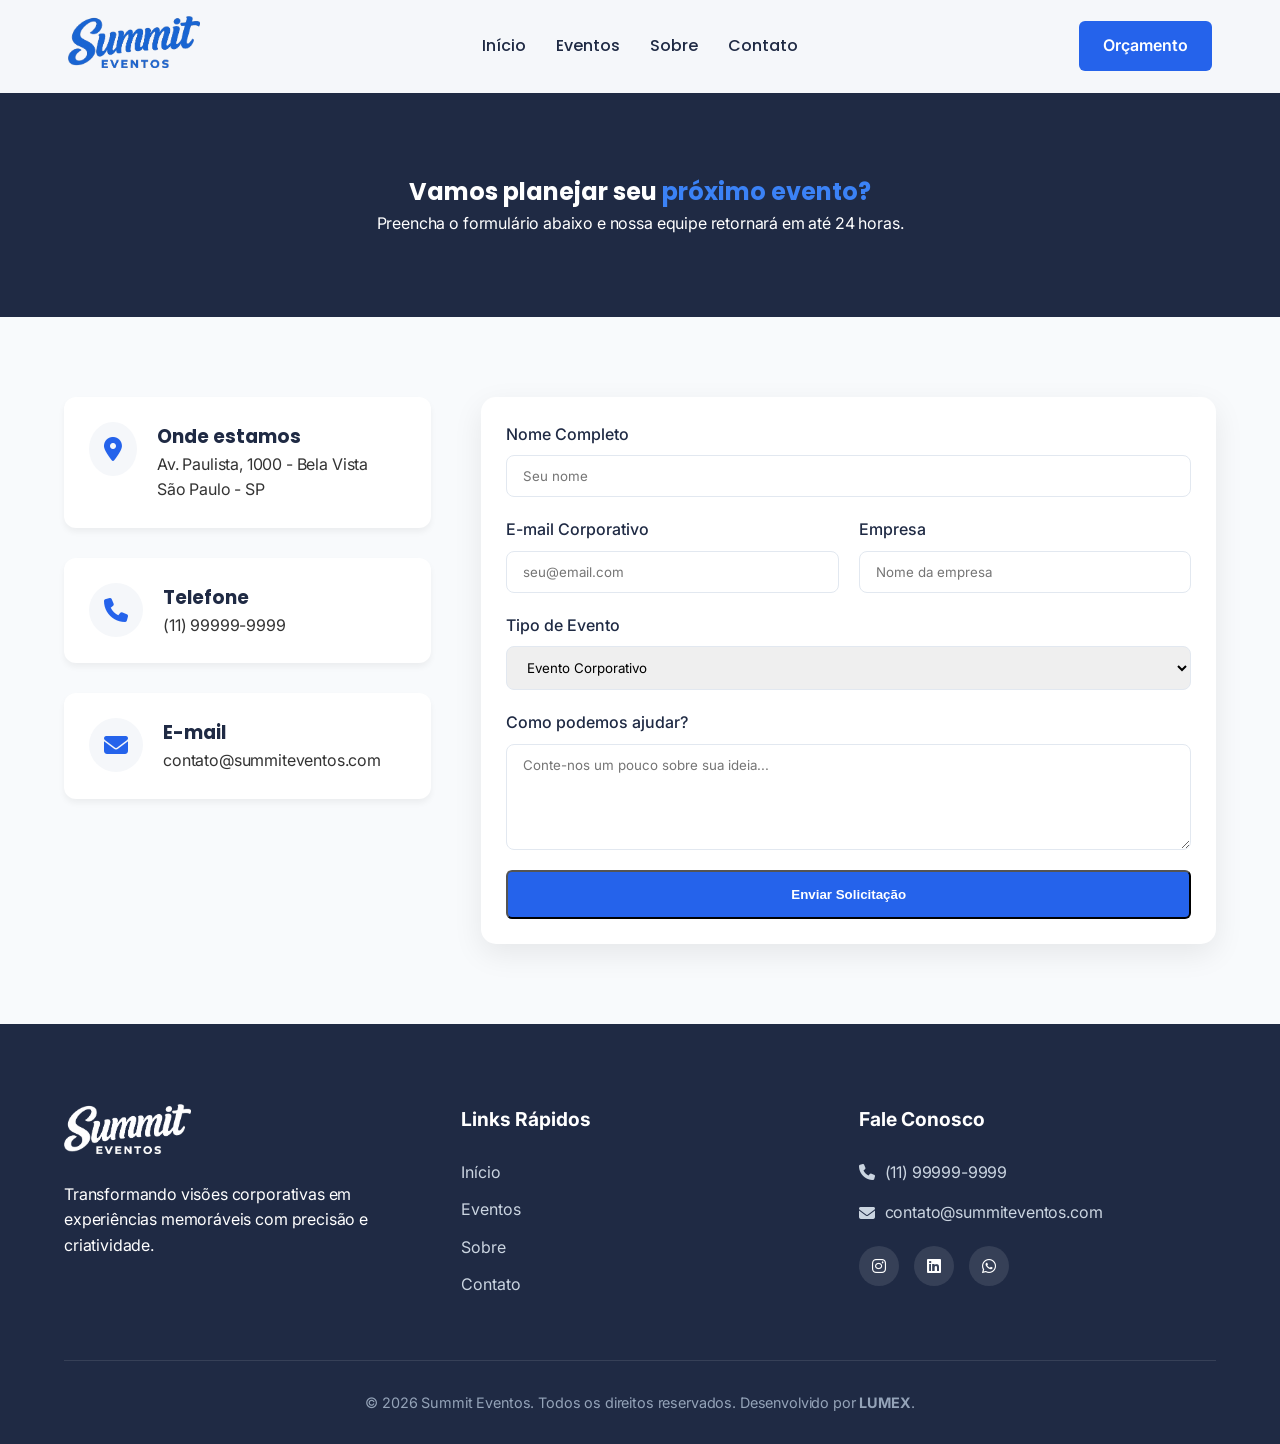
==== contato.html @ 43b2b56b "dando continuidade a estilização da pagina de contato" ====
<!doctype html>
<html lang="pt-BR">
  <head>
    <meta charset="UTF-8" />
    <meta name="viewport" content="width=device-width, initial-scale=1.0" />
    <link rel="preconnect" href="https://fonts.googleapis.com" />
    <link
      href="https://fonts.googleapis.com/css2?family=Inter:wght@400;500&family=Poppins:wght@500;600;700&display=swap"
      rel="stylesheet"
    />
    <link
      rel="stylesheet"
      href="https://cdnjs.cloudflare.com/ajax/libs/font-awesome/6.5.2/css/all.min.css"
    />
    <link rel="stylesheet" href="css/style.css" />
    <title>Summit Eventos</title>
  </head>
  <body>
    <header>
      <div class="container">
        <a href="index.html" class="logo"
          ><img src="assets/images/logo.png" alt="Summit Eventos"
        /></a>
        <nav class="nav">
          <ul class="nav-list" type="none">
            <li><a href="index.html">Início</a></li>
            <li><a href="servicos.html">Eventos</a></li>
            <li><a href="sobre.html">Sobre</a></li>
            <li><a href="contato.html">Contato</a></li>
          </ul>
        </nav>

        <a href="#" class="btn btn-primary">Orçamento</a>
        <div class="menu-bar" onclick="menuOnClick()">
          <i class="fa-solid fa-bars"></i>
        </div>
      </div>
    </header>

    <main>
      <section class="contato-hero">
        <div class="container">
          <h1>
            Vamos planejar seu <span class="highlight">próximo evento?</span>
          </h1>
          <p>
            Preencha o formulário abaixo e nossa equipe retornará em até 24
            horas.
          </p>
        </div>
      </section>

      <section class="contato-secao">
        <div class="container grid-contato">
          <div class="contato-info">
            <div class="info-card">
              <i class="fa-solid fa-location-dot"></i>
              <div>
                <h3>Onde estamos</h3>
                <p>Av. Paulista, 1000 - Bela Vista<br />São Paulo - SP</p>
              </div>
            </div>

            <div class="info-card">
              <i class="fa-solid fa-phone"></i>
              <div>
                <h3>Telefone</h3>
                <p>(11) 99999-9999</p>
              </div>
            </div>

            <div class="info-card">
              <i class="fa-solid fa-envelope"></i>
              <div>
                <h3>E-mail</h3>
                <p>contato@summiteventos.com</p>
              </div>
            </div>
          </div>

          <div class="contato-form-wrapper">
            <form class="contato-form">
              <div class="form-group">
                <label for="nome">Nome Completo</label>
                <input type="text" id="nome" placeholder="Seu nome" required />
              </div>

              <div class="form-row">
                <div class="form-group">
                  <label for="email">E-mail Corporativo</label>
                  <input
                    type="email"
                    id="email"
                    placeholder="seu@email.com"
                    required
                  />
                </div>
                <div class="form-group">
                  <label for="empresa">Empresa</label>
                  <input
                    type="text"
                    id="empresa"
                    placeholder="Nome da empresa"
                  />
                </div>
              </div>

              <div class="form-group">
                <label for="tipo-evento">Tipo de Evento</label>
                <select id="tipo-evento">
                  <option value="corporativo">Evento Corporativo</option>
                  <option value="lancamento">Lançamento de Produto</option>
                  <option value="social">Social Premium</option>
                  <option value="outro">Outro</option>
                </select>
              </div>

              <div class="form-group">
                <label for="mensagem">Como podemos ajudar?</label>
                <textarea
                  id="mensagem"
                  rows="5"
                  placeholder="Conte-nos um pouco sobre sua ideia..."
                ></textarea>
              </div>

              <button type="submit" class="btn btn-primary btn-block">
                Enviar Solicitação
              </button>
            </form>
          </div>
        </div>
      </section>
    </main>

    <footer class="footer">
      <div class="container grid-footer">
        <div class="footer-about">
          <img
            src="assets/images/logo.png"
            alt="Summit Eventos"
            class="footer-logo"
          />
          <p>
            Transformando visões corporativas em experiências memoráveis com
            precisão e criatividade.
          </p>
        </div>

        <div class="footer-links">
          <h4>Links Rápidos</h4>
          <ul>
            <li><a href="index.html">Início</a></li>
            <li><a href="servicos.html">Eventos</a></li>
            <li><a href="sobre.html">Sobre</a></li>
            <li><a href="contato.html">Contato</a></li>
          </ul>
        </div>

        <div class="footer-contact">
          <h4>Fale Conosco</h4>
          <p><i class="fa-solid fa-phone"></i> (11) 99999-9999</p>
          <p><i class="fa-solid fa-envelope"></i> contato@summiteventos.com</p>
          <div class="social-icons">
            <a href="#"><i class="fa-brands fa-instagram"></i></a>
            <a href="#"><i class="fa-brands fa-linkedin"></i></a>
            <a href="#"><i class="fa-brands fa-whatsapp"></i></a>
          </div>
        </div>
      </div>
      <div class="footer-bottom">
        <div class="container">
          <p>
            &copy; 2026 Summit Eventos. Todos os direitos reservados.
            Desenvolvido por <strong>LUMEX</strong>.
          </p>
        </div>
      </div>
    </footer>

    <script src="js/main.js"></script>
  </body>
</html>
---- css/style.css ----
@import url(global.css);
@import url(header.css);
@import url(footer.css);
@import url(home.css);
@import url(sobre.css);
@import url(servicos.css);
@import url(contato.css);
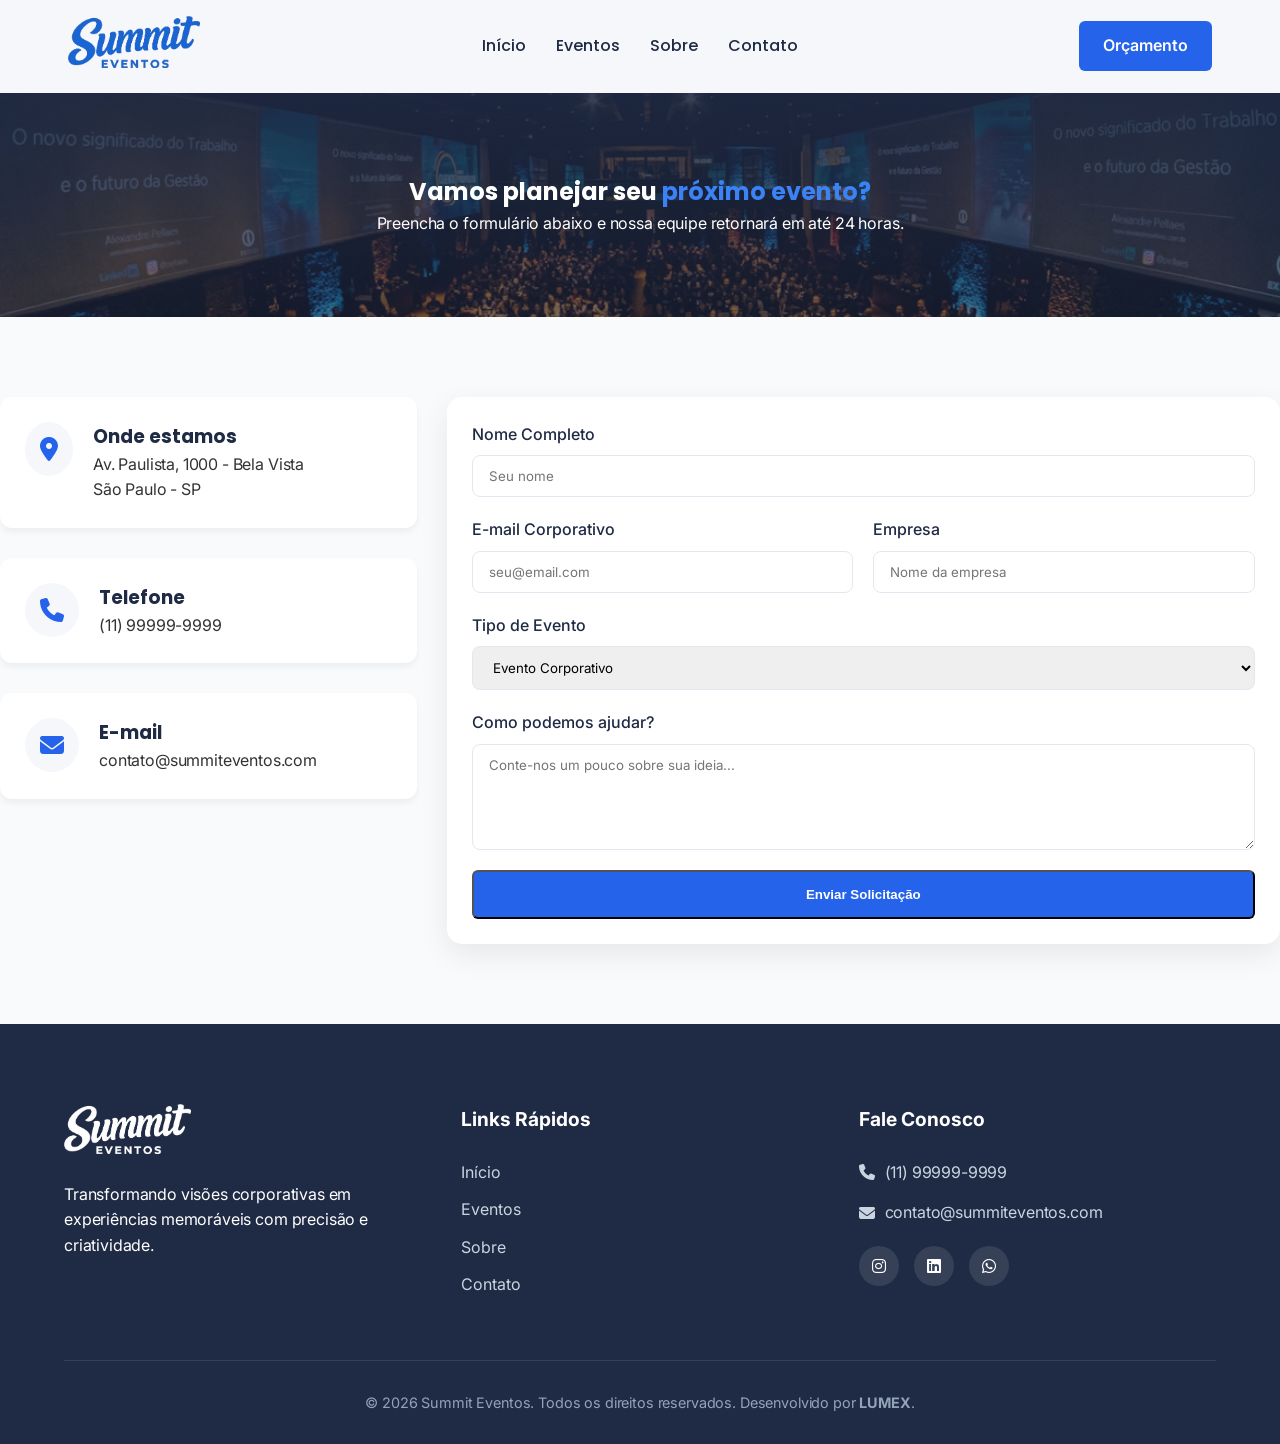
==== commit 43f17d78: "Finaliza estilizacao, adiciona tags meta na head, corrige diversos bugs" ====
--- a/contato.html
+++ b/contato.html
@@ -3,6 +3,36 @@
   <head>
     <meta charset="UTF-8" />
     <meta name="viewport" content="width=device-width, initial-scale=1.0" />
+    <link rel="icon" type="image/x-icon" href="favicon.ico" />
+    <link
+      rel="apple-touch-icon"
+      sizes="180x180"
+      href="assets/images/apple-touch-icon.png"
+    />
+
+    <meta
+      name="description"
+      content="Summit Eventos - Transformamos sua visão corporativa em experiências memoráveis. Congressos, convenções e lançamentos com logística impecável."
+    />
+    <meta
+      name="keywords"
+      content="eventos corporativos, convenções, lançamentos de produtos, gestão de eventos, Summit Eventos"
+    />
+    <meta name="author" content="LUMEX" />
+
+    <meta
+      property="og:title"
+      content="Summit Eventos | Experiências Corporativas de Alto Impacto"
+    />
+    <meta
+      property="og:description"
+      content="Planejamento e execução de eventos que elevam o padrão da sua marca."
+    />
+    <meta property="og:image" content="assets/images/og-image.jpg" />
+    <meta property="og:url" content="https://www.summiteventos.com" />
+    <link rel="apple-touch-icon" sizes="180x180" href="/apple-touch-icon.png" />
+    <link rel="icon" type="image/png" sizes="32x32" href="/favicon-32x32.png" />
+    <link rel="manifest" href="/site.webmanifest" />
     <link rel="preconnect" href="https://fonts.googleapis.com" />
     <link
       href="https://fonts.googleapis.com/css2?family=Inter:wght@400;500&family=Poppins:wght@500;600;700&display=swap"
@@ -15,6 +45,7 @@
     <link rel="stylesheet" href="css/style.css" />
     <title>Summit Eventos</title>
   </head>
+
   <body>
     <header>
       <div class="container">
@@ -26,11 +57,11 @@
             <li><a href="index.html">Início</a></li>
             <li><a href="servicos.html">Eventos</a></li>
             <li><a href="sobre.html">Sobre</a></li>
-            <li><a href="contato.html">Contato</a></li>
+            <li><a href="#empresa">Contato</a></li>
           </ul>
         </nav>
 
-        <a href="#" class="btn btn-primary">Orçamento</a>
+        <a href="#empresa" class="btn btn-primary">Orçamento</a>
         <div class="menu-bar" onclick="menuOnClick()">
           <i class="fa-solid fa-bars"></i>
         </div>
@@ -50,7 +81,7 @@
         </div>
       </section>
 
-      <section class="contato-secao">
+      <section class="contato-secao" id="contato-secao">
         <div class="container grid-contato">
           <div class="contato-info">
             <div class="info-card">
@@ -162,9 +193,24 @@
           <p><i class="fa-solid fa-phone"></i> (11) 99999-9999</p>
           <p><i class="fa-solid fa-envelope"></i> contato@summiteventos.com</p>
           <div class="social-icons">
-            <a href="#"><i class="fa-brands fa-instagram"></i></a>
-            <a href="#"><i class="fa-brands fa-linkedin"></i></a>
-            <a href="#"><i class="fa-brands fa-whatsapp"></i></a>
+            <a
+              href="https://www.instagram.com"
+              aria-label="Siga-nos no Instagram"
+              target="_blank"
+              ><i class="fa-brands fa-instagram"></i
+            ></a>
+            <a
+              href="https://www.linkedin.com"
+              target="_blank"
+              aria-label="Visite nosso LinkedIn"
+              ><i class="fa-brands fa-linkedin"></i
+            ></a>
+            <a
+              href="https://www.whatsapp.com"
+              target="_blank"
+              aria-label="Chame no WhatsApp"
+              ><i class="fa-brands fa-whatsapp"></i
+            ></a>
           </div>
         </div>
       </div>
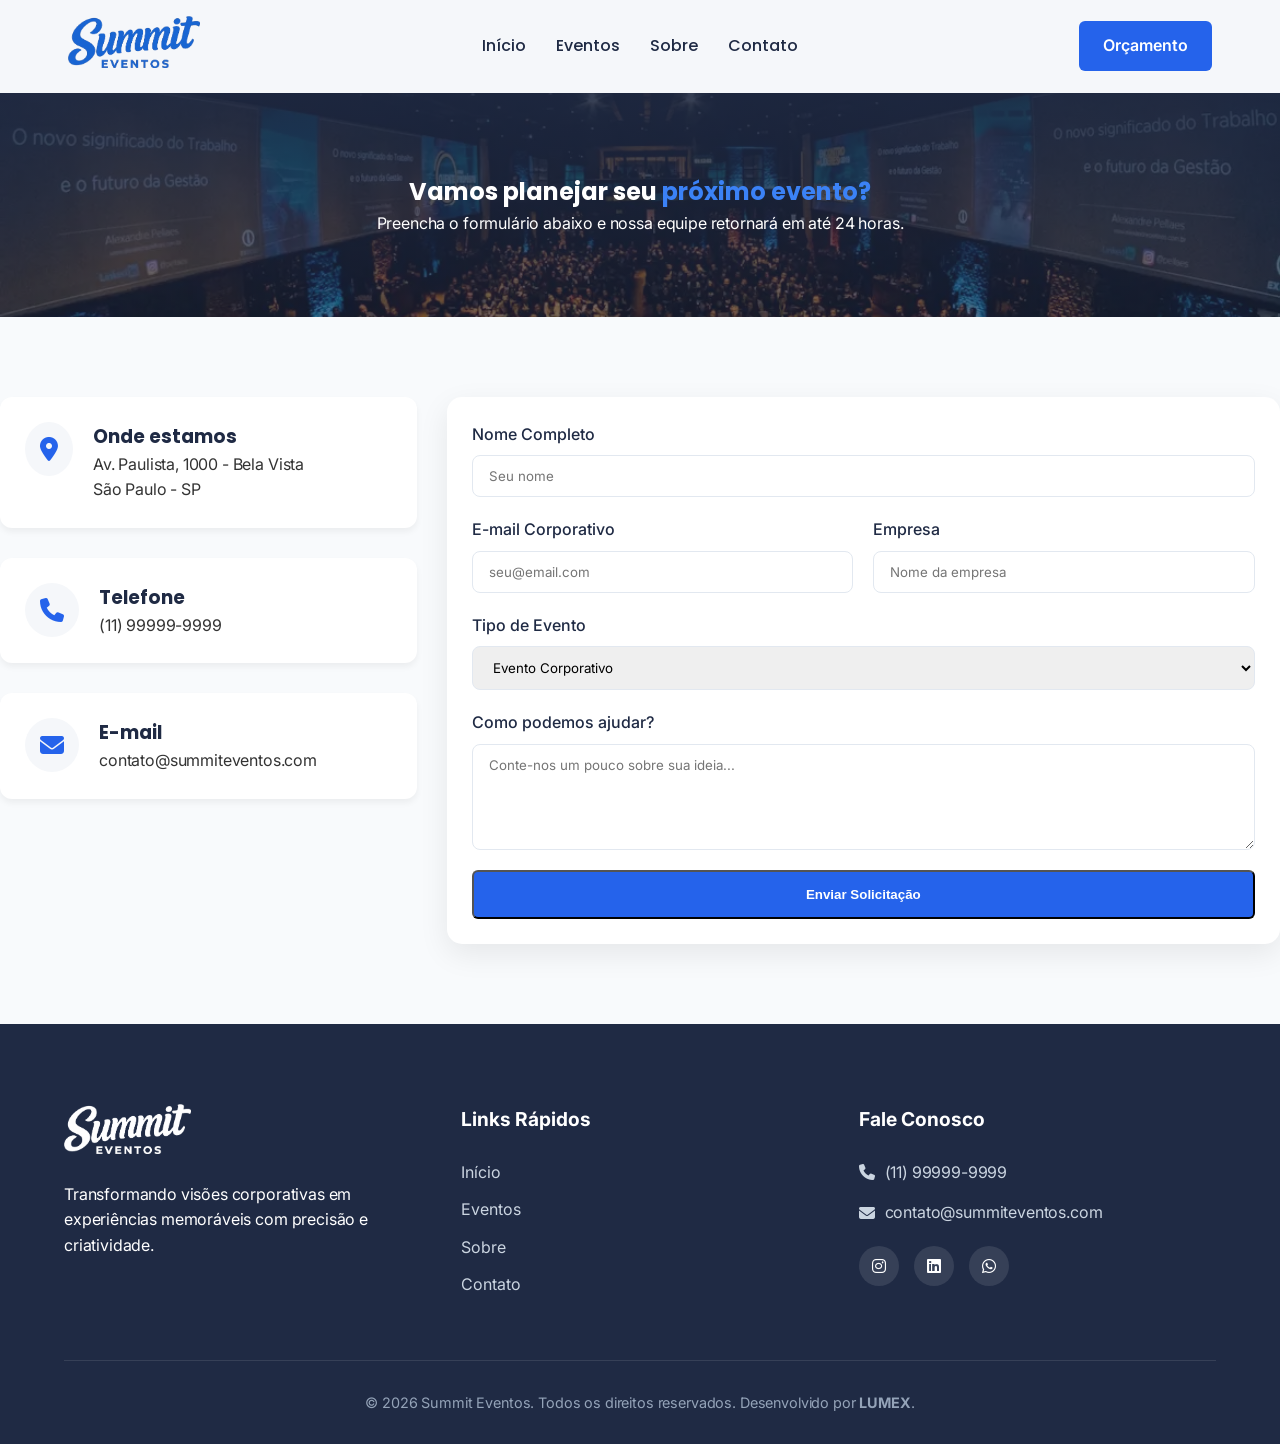
==== commit b58ee12b: "Altera todas as imagens para webp" ====
--- a/contato.html
+++ b/contato.html
@@ -50,7 +50,7 @@
     <header>
       <div class="container">
         <a href="index.html" class="logo"
-          ><img src="assets/images/logo.png" alt="Summit Eventos"
+          ><img src="assets/images/logo.webp" alt="Summit Eventos"
         /></a>
         <nav class="nav">
           <ul class="nav-list" type="none">
@@ -62,7 +62,7 @@
         </nav>
 
         <a href="#empresa" class="btn btn-primary">Orçamento</a>
-        <div class="menu-bar" onclick="menuOnClick()">
+        <div class="menu-bar" aria-label="Abrir menu" onclick="menuOnClick()">
           <i class="fa-solid fa-bars"></i>
         </div>
       </div>
@@ -168,7 +168,7 @@
       <div class="container grid-footer">
         <div class="footer-about">
           <img
-            src="assets/images/logo.png"
+            src="assets/images/logo.webp"
             alt="Summit Eventos"
             class="footer-logo"
           />
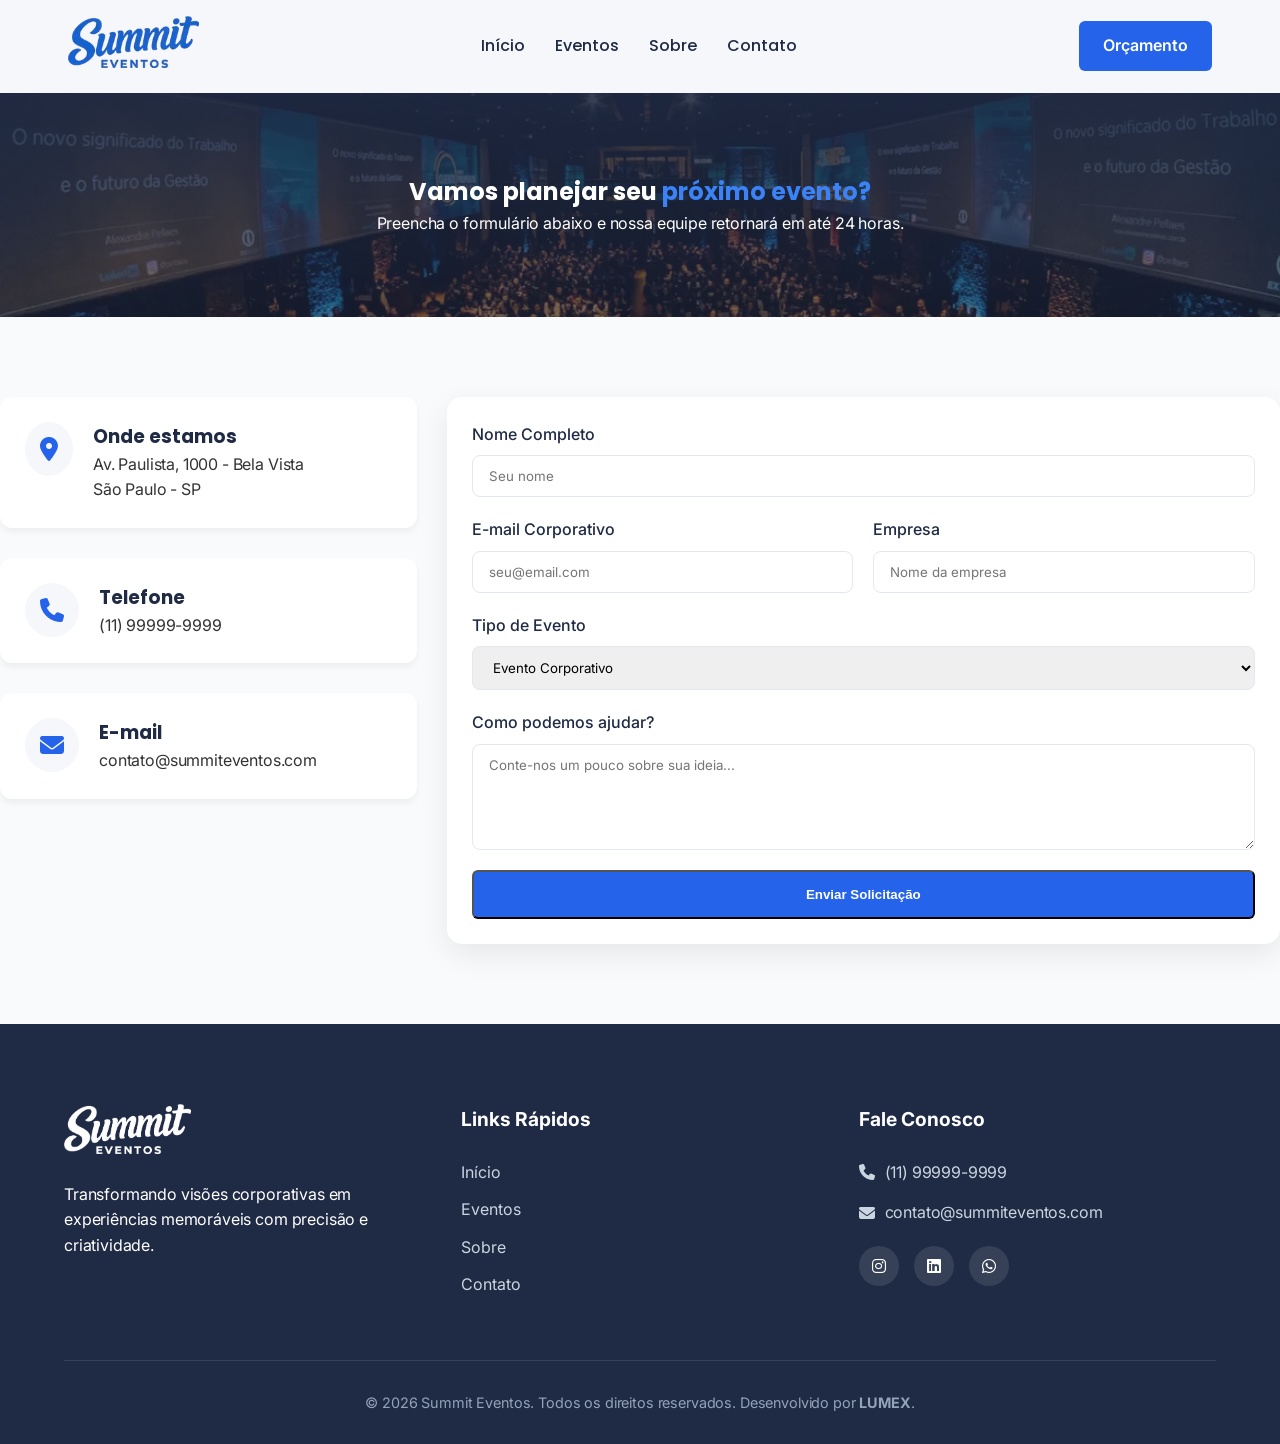
==== commit 8b3e3e32: "Ajusta o head de todas as paginas html para melhor SEO, melhora questoes de acessibilidade, performa" ====
--- a/contato.html
+++ b/contato.html
@@ -3,54 +3,101 @@
   <head>
     <meta charset="UTF-8" />
     <meta name="viewport" content="width=device-width, initial-scale=1.0" />
+
+    <link rel="preconnect" href="https://fonts.googleapis.com" />
+    <link rel="preconnect" href="https://fonts.gstatic.com" crossorigin />
+    <link rel="preconnect" href="https://cdnjs.cloudflare.com" crossorigin />
+
+    <link
+      rel="preload"
+      href="https://cdnjs.cloudflare.com/ajax/libs/font-awesome/6.5.2/webfonts/fa-solid-900.woff2"
+      as="font"
+      type="font/woff2"
+      crossorigin="anonymous"
+    />
+    <link
+      rel="preload"
+      href="https://cdnjs.cloudflare.com/ajax/libs/font-awesome/6.5.2/webfonts/fa-brands-400.woff2"
+      as="font"
+      type="font/woff2"
+      crossorigin="anonymous"
+    />
+
+    <title>Contato | Summit Eventos - Solicite seu Orçamento</title>
+    <meta
+      name="description"
+      content="Entre em contato com a Summit Eventos. Planejamento estratégico e execução impecável para congressos, convenções e eventos corporativos de luxo."
+    />
+    <meta
+      name="keywords"
+      content="contato summit eventos, orçamento eventos corporativos, eventos são paulo, planejamento de eventos"
+    />
+    <meta name="author" content="LUMEX" />
+
+    <meta property="og:type" content="website" />
+    <meta property="og:title" content="Contato | Summit Eventos" />
+    <meta
+      property="og:description"
+      content="Vamos planejar seu próximo evento? Entre em contato com nossa equipe."
+    />
+    <meta property="og:image" content="assets/images/og-image.jpg" />
+    <meta
+      property="og:url"
+      content="https://summit-eventos.vercel.app/contato.html"
+    />
+
     <link rel="icon" type="image/x-icon" href="favicon.ico" />
     <link
       rel="apple-touch-icon"
       sizes="180x180"
       href="assets/images/apple-touch-icon.png"
     />
-
-    <meta
-      name="description"
-      content="Summit Eventos - Transformamos sua visão corporativa em experiências memoráveis. Congressos, convenções e lançamentos com logística impecável."
-    />
-    <meta
-      name="keywords"
-      content="eventos corporativos, convenções, lançamentos de produtos, gestão de eventos, Summit Eventos"
-    />
-    <meta name="author" content="LUMEX" />
-
-    <meta
-      property="og:title"
-      content="Summit Eventos | Experiências Corporativas de Alto Impacto"
-    />
-    <meta
-      property="og:description"
-      content="Planejamento e execução de eventos que elevam o padrão da sua marca."
-    />
-    <meta property="og:image" content="assets/images/og-image.jpg" />
-    <meta property="og:url" content="https://www.summiteventos.com" />
-    <link rel="apple-touch-icon" sizes="180x180" href="/apple-touch-icon.png" />
-    <link rel="icon" type="image/png" sizes="32x32" href="/favicon-32x32.png" />
     <link rel="manifest" href="/site.webmanifest" />
-    <link rel="preconnect" href="https://fonts.googleapis.com" />
+
+    <link rel="stylesheet" href="css/global.css" />
+    <link rel="stylesheet" href="css/header.css" />
+
+    <link
+      rel="stylesheet"
+      href="css/style.css"
+      media="print"
+      onload="this.media = 'all'"
+    />
+    <link
+      rel="stylesheet"
+      href="css/footer.css"
+      media="print"
+      onload="this.media = 'all'"
+    />
+    <link
+      rel="stylesheet"
+      href="https://cdnjs.cloudflare.com/ajax/libs/font-awesome/6.5.2/css/all.min.css"
+      media="print"
+      onload="this.media = 'all'"
+    />
+
     <link
       href="https://fonts.googleapis.com/css2?family=Inter:wght@400;500&family=Poppins:wght@500;600;700&display=swap"
       rel="stylesheet"
-    />
-    <link
-      rel="stylesheet"
-      href="https://cdnjs.cloudflare.com/ajax/libs/font-awesome/6.5.2/css/all.min.css"
-    />
-    <link rel="stylesheet" href="css/style.css" />
-    <title>Summit Eventos</title>
+      media="print"
+      onload="this.media = 'all'"
+    />
+
+    <script type="application/ld+json">
+      {
+        "@context": "https://schema.org",
+        "@type": "ContactPage",
+        "name": "Contato Summit Eventos",
+        "description": "Página de solicitação de orçamento e contato da Summit Eventos."
+      }
+    </script>
   </head>
 
   <body>
     <header>
       <div class="container">
         <a href="index.html" class="logo"
-          ><img src="assets/images/logo.webp" alt="Summit Eventos"
+          ><img src="assets/images/logo-mobile.webp" alt="Summit Eventos"
         /></a>
         <nav class="nav">
           <ul class="nav-list" type="none">
@@ -62,9 +109,13 @@
         </nav>
 
         <a href="#empresa" class="btn btn-primary">Orçamento</a>
-        <div class="menu-bar" aria-label="Abrir menu" onclick="menuOnClick()">
+        <button
+          class="menu-bar"
+          aria-label="Abrir menu"
+          onclick="menuOnClick()"
+        >
           <i class="fa-solid fa-bars"></i>
-        </div>
+        </button>
       </div>
     </header>
 
@@ -201,14 +252,14 @@
             ></a>
             <a
               href="https://www.linkedin.com"
+              aria-label="Visite nosso LinkedIn"
               target="_blank"
-              aria-label="Visite nosso LinkedIn"
               ><i class="fa-brands fa-linkedin"></i
             ></a>
             <a
               href="https://www.whatsapp.com"
+              aria-label="Chame no WhatsApp"
               target="_blank"
-              aria-label="Chame no WhatsApp"
               ><i class="fa-brands fa-whatsapp"></i
             ></a>
           </div>
@@ -224,6 +275,6 @@
       </div>
     </footer>
 
-    <script src="js/main.js"></script>
+    <script src="js/main.js" defer></script>
   </body>
 </html>
--- a/css/global.css
+++ b/css/global.css
@@ -0,0 +1,119 @@
+/* RESET */
+* {
+  box-sizing: border-box;
+  margin: 0;
+  padding: 0;
+}
+
+/* VARIÁVEIS */
+:root {
+  --primary-color: #1f2a44;
+  --accent-color: #2563eb;
+  --accent-dark: #1a42bb;
+  --accent-light: #3b82f6;
+  --text-color: #333;
+  --light-gray: #f5f7fa;
+}
+
+/* GERAL */
+
+html {
+  scroll-behavior: smooth;
+}
+body {
+  font-family: "Inter", sans-serif;
+  color: var(--text-color);
+  line-height: 1.6;
+}
+
+h1,
+h2,
+h3 {
+  font-family: "Poppins", sans-serif;
+  color: var(--primary-color);
+}
+
+section {
+  padding: 35px 0;
+}
+
+a {
+  text-decoration: none;
+}
+
+input, select, textarea {
+  width: 100%;
+  max-width: 100%;
+  display: block;
+}
+
+.container {
+  width: 90%;
+  max-width: 1280px;
+  margin: 0 auto;
+}
+
+.text-limit {
+  max-width: 700px;
+}
+
+.btn {
+  display: inline-block;
+  padding: 12px 26px;
+  border-radius: 6px;
+  font-weight: 600;
+  transition: 0.3s;
+}
+
+.btn-primary {
+  background-color: var(--accent-color);
+  color: white;
+}
+
+.btn-primary:hover {
+  background-color: var(--accent-dark);
+}
+
+.btn-outline {
+  border: 2px solid var(--accent-color);
+  color: var(--accent-color);
+}
+
+.btn-outline:hover {
+  background-color: var(--accent-color);
+  color: white;
+}
+
+.btn-block {
+  width: 100%;
+  display:block;
+  box-sizing: border-box;
+}
+
+.highlight {
+  color: var(--accent-light);
+}
+
+@media screen and (min-width: 1024px) {
+  body {
+    -webkit-font-smoothing: antialiased;
+    -moz-osx-font-smoothing: grayscale;
+  }
+
+  p {
+    font-weight: 400;
+    letter-spacing: -0.01em;
+  }
+
+  h1,
+  h2,
+  h3 {
+    font-weight: 700;
+  }
+}
+
+@media screen and (min-width: 1400px) {
+  .container {
+    max-width: 1400px;
+  }
+}
--- a/css/header.css
+++ b/css/header.css
@@ -0,0 +1,218 @@
+header {
+  background-color: var(--light-gray);
+  padding: 16px 4px;
+  border-bottom: 1px solid var(--light-gray);
+}
+
+header .container {
+  display: flex;
+  flex-direction: row;
+  justify-content: space-between;
+  align-items: center;
+}
+
+header .container .nav {
+  display: block;
+}
+
+.logo img {
+  height: 44px;
+  width: auto;
+}
+
+header .container .btn {
+  display: none;
+}
+
+.menu-bar {
+  font-size: 28px;
+  color: var(--accent-color);
+  cursor: pointer;
+}
+
+.nav-list {
+  display: flex;
+  flex-direction: column;
+  justify-content: center;
+  align-items: center;
+  gap: 30px;
+  position: fixed;
+  top: 0;
+  right: -100%;
+  width: 100%;
+  height: 100vh;
+  list-style: none;
+
+  background-color: rgba(31, 42, 68, 0.98);
+  backdrop-filter: blur(10px);
+
+  transition: all 0.5s cubic-bezier(0.77, 0.2, 0.05, 1);
+  z-index: 1000;
+}
+
+.nav-list.active {
+  right: 0;
+}
+
+.nav-list li {
+    opacity: 0;
+    transform: translateX(50px);
+    transition: 0.4s ease;
+}
+
+.nav-list.active li {
+    opacity: 1;
+    transform: translateX(0);
+}
+
+.nav-list.active li:nth-child(1) { transition-delay: 0.2s; }
+.nav-list.active li:nth-child(2) { transition-delay: 0.3s; }
+.nav-list.active li:nth-child(3) { transition-delay: 0.4s; }
+.nav-list.active li:nth-child(4) { transition-delay: 0.5s; }
+
+.nav-list a {
+  color: white;
+  font-size: 1.8rem;
+  font-family: "Poppins", sans-serif;
+  font-weight: 600;
+  text-transform: uppercase;
+  letter-spacing: 2px;
+  transition: 0.3s;
+  position: relative;
+}
+
+.nav-list a:active {
+  color: var(--accent-light);
+}
+
+.menu-bar {
+  background: none;
+  border: none;
+  position: relative;
+  z-index: 1001;
+}
+
+@media screen and (min-width: 768px) {
+  .logo img {
+    height: 52px;
+  }
+
+  .menu-bar {
+    font-size: 24px;
+    color: var(--accent-color);
+    cursor: pointer;
+    position: relative;
+    z-index: 1001;
+    background: white;
+    width: 45px;
+    height: 45px;
+    display: flex;
+    align-items: center;
+    justify-content: center;
+    border-radius: 8px;
+    box-shadow: 0 4px 12px rgba(0, 0, 0, 0.1);
+  }
+}
+
+@media screen and (min-width: 1024px) {
+  .menu-bar {
+    display: none;
+  }
+  .logo img {
+    height: 52px;
+  }
+
+  header .container .nav {
+    display: block;
+  }
+
+  header .container .nav .nav-list {
+    display: flex !important; /* Força a exibição */
+    position: static !important; /* Remove o 'fixed' que cobria a tela */
+    width: auto !important;
+    height: auto !important;
+    background-color: transparent !important; /* Tira o fundo escuro do mobile */
+    backdrop-filter: none !important; /* Tira o desfoque */
+    flex-direction: row !important; /* Itens um ao lado do outro */
+    justify-content: flex-end;
+    gap: 30px;
+    right: 0 !important; /* Garante que está na posição correta */
+    transition: none !important; /* Remove a animação de deslizar */
+    padding: 0;
+  }
+
+  .nav-list li {
+    opacity: 1 !important;
+    transform: none !important;
+    transition: none !important;
+    visibility: visible !important;
+  }
+
+  header .container .nav .nav-list a {
+    font-weight: 500;
+    letter-spacing: 0.3px;
+    font-size: 1rem !important;
+    text-transform: none;
+    letter-spacing: normal;
+    color: var(--primary-color);
+    position: relative;
+    transition: 0.3s;
+  }
+
+  header .container .nav .nav-list a::after {
+    content: "";
+    position: absolute;
+    left: 0;
+    bottom: -4px;
+    width: 0%;
+    height: 2px;
+    background-color: var(--accent-color);
+    transition: width 0.3s ease;
+  }
+
+  header .container .nav .nav-list a:hover {
+    color: var(--accent-color);
+  }
+
+  header .container .nav .nav-list a:hover::after {
+    width: 100%;
+  }
+
+  .menu-bar {
+    display: none !important;
+  }
+
+  header .container .btn {
+    display: block;
+    padding: 12px 24px;
+    border-radius: 6px;
+    color: white;
+    background-color: var(--accent-color);
+    transition: 0.3s;
+    font-weight: 600;
+    font-size: 1rem;
+  }
+
+  header .container .btn:hover {
+    background-color: var(--accent-dark);
+  }
+}
+
+@media screen and (min-width: 1400px) {
+  .logo img {
+    height: 56px;
+  }
+
+  header .container .nav .nav-list {
+    gap: 60px;
+  }
+
+  header .container .nav .nav-list a {
+    font-size: 1.2rem;
+  }
+
+  header .container .btn {
+    font-size: 1.2rem;
+    padding: 12px 26px;
+  }
+}
--- a/css/footer.css
+++ b/css/footer.css
@@ -0,0 +1,86 @@
+.footer {
+  background-color: var(--primary-color);
+  color: white;
+  padding: 80px 0 30px;
+}
+
+.grid-footer {
+  display: grid;
+  grid-template-columns: 1fr;
+  gap: 40px;
+  padding-bottom: 50px;
+  border-bottom: 1px solid rgba(255, 255, 255, 0.1);
+}
+
+.footer-logo {
+  height: 50px;
+  margin-bottom: 20px;
+  filter: brightness(0) invert(1);
+}
+
+.footer h4 {
+  color: white;
+  margin-bottom: 25px;
+  font-size: 1.2rem;
+}
+
+.footer-links ul {
+  list-style: none;
+}
+
+.footer-links ul li {
+  margin-bottom: 12px;
+}
+
+.footer-links ul li a {
+  color: #cbd5e1;
+  transition: 0.3s;
+}
+
+.footer-links ul li a:hover {
+  color: var(--accent-light);
+  padding-left: 5px;
+}
+
+.footer-contact p {
+  color: #cbd5e1;
+  margin-bottom: 15px;
+  display: flex;
+  align-items: center;
+  gap: 10px;
+}
+
+.social-icons {
+  display: flex;
+  gap: 15px;
+  margin-top: 20px;
+}
+
+.social-icons a {
+  width: 40px;
+  height: 40px;
+  background: rgba(255, 255, 255, 0.1);
+  display: flex;
+  align-items: center;
+  justify-content: center;
+  border-radius: 50%;
+  color: white;
+  transition: 0.3s;
+}
+
+.social-icons a:hover {
+  background: var(--accent-color);
+}
+
+.footer-bottom {
+  padding-top: 30px;
+  text-align: center;
+  font-size: 0.9rem;
+  color: #94a3b8;
+}
+
+@media screen and (min-width: 768px) {
+  .grid-footer {
+    grid-template-columns: repeat(3, 1fr);
+  }
+}
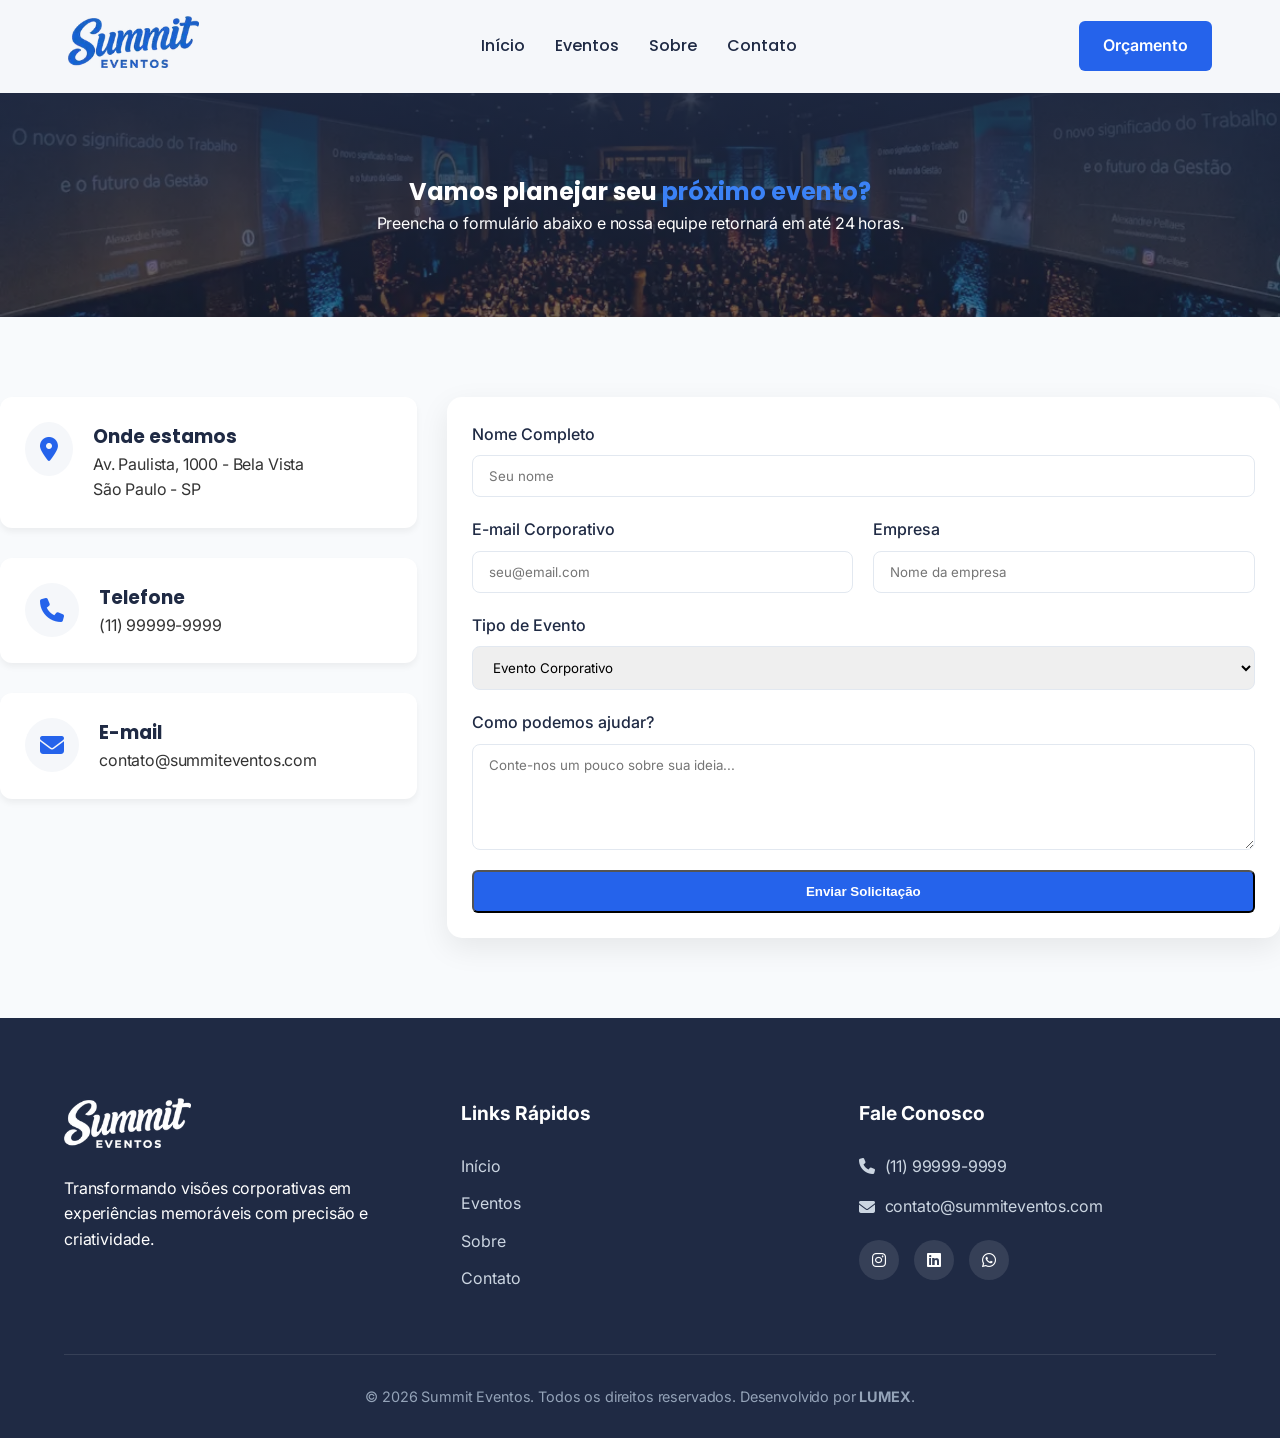
==== commit a0e09d11: "Relizadas alteracoes de redundancia, de codigo inutilizado ou bugs nos codigos" ====
--- a/contato.html
+++ b/contato.html
@@ -50,7 +50,7 @@
     <link
       rel="apple-touch-icon"
       sizes="180x180"
-      href="assets/images/apple-touch-icon.png"
+      href="apple-touch-icon.png"
     />
     <link rel="manifest" href="/site.webmanifest" />
 
@@ -59,10 +59,7 @@
 
     <link
       rel="stylesheet"
-      href="css/style.css"
-      media="print"
-      onload="this.media = 'all'"
-    />
+      href="css/contato.css"/>
     <link
       rel="stylesheet"
       href="css/footer.css"
@@ -100,7 +97,7 @@
           ><img src="assets/images/logo-mobile.webp" alt="Summit Eventos"
         /></a>
         <nav class="nav">
-          <ul class="nav-list" type="none">
+          <ul class="nav-list">
             <li><a href="index.html">Início</a></li>
             <li><a href="servicos.html">Eventos</a></li>
             <li><a href="sobre.html">Sobre</a></li>
@@ -219,7 +216,7 @@
       <div class="container grid-footer">
         <div class="footer-about">
           <img
-            src="assets/images/logo.webp"
+            src="assets/images/logo-mobile.webp"
             alt="Summit Eventos"
             class="footer-logo"
           />
--- a/css/global.css
+++ b/css/global.css
@@ -51,10 +51,6 @@
   width: 90%;
   max-width: 1280px;
   margin: 0 auto;
-}
-
-.text-limit {
-  max-width: 700px;
 }
 
 .btn {
--- a/css/header.css
+++ b/css/header.css
@@ -127,17 +127,17 @@
   }
 
   header .container .nav .nav-list {
-    display: flex !important; /* Força a exibição */
-    position: static !important; /* Remove o 'fixed' que cobria a tela */
+    display: flex !important;
+    position: static !important;
     width: auto !important;
     height: auto !important;
-    background-color: transparent !important; /* Tira o fundo escuro do mobile */
-    backdrop-filter: none !important; /* Tira o desfoque */
-    flex-direction: row !important; /* Itens um ao lado do outro */
+    background-color: transparent !important;
+    backdrop-filter: none !important;
+    flex-direction: row !important;
     justify-content: flex-end;
     gap: 30px;
-    right: 0 !important; /* Garante que está na posição correta */
-    transition: none !important; /* Remove a animação de deslizar */
+    right: 0 !important;
+    transition: none !important;
     padding: 0;
   }
 
--- a/css/contato.css
+++ b/css/contato.css
@@ -0,0 +1,132 @@
+.contato-hero {
+  background-color: var(--primary-color);
+  padding: 80px 0;
+  text-align: center;
+  color: white;
+  background:
+    linear-gradient(rgba(31, 42, 68, 0.9), rgba(31, 42, 68, 0.6)),
+    url("../assets/images/bg-stats.webp");
+  background-position: center;
+  background-size: cover;
+  background-repeat: no-repeat;
+}
+
+.contato-hero h1 {
+  color: white;
+}
+
+.contato-secao {
+  padding: 80px 0;
+  background-color: #f8fafc;
+}
+
+.grid-contato {
+  display: grid;
+  grid-template-columns: 1fr;
+  gap: 30px;
+  width: 100%;
+  margin: 0;
+}
+
+/* Cards de Informação */
+.contato-info {
+  display: flex;
+  flex-direction: column;
+  gap: 30px;
+}
+
+.info-card {
+  display: flex;
+  gap: 20px;
+  align-items: flex-start;
+  background: white;
+  padding: 25px;
+  border-radius: 12px;
+  box-shadow: 0 4px 6px rgba(0, 0, 0, 0.05);
+}
+
+.info-card i {
+  font-size: 1.5rem;
+  color: var(--accent-color);
+  background: var(--light-gray);
+  padding: 15px;
+  border-radius: 50%;
+}
+
+/* Formulário */
+.contato-form-wrapper {
+  background: white;
+  padding: 25px;
+  border-radius: 15px;
+  box-shadow: 0 10px 30px rgba(0, 0, 0, 0.08);
+  width: 100%;
+}
+
+.form-group {
+  margin-bottom: 20px;
+}
+
+.form-row {
+  display: grid;
+  grid-template-columns: 1fr;
+  gap: 20px;
+}
+
+label {
+  display: block;
+  margin-bottom: 8px;
+  font-weight: 500;
+  color: var(--primary-color);
+}
+
+input,
+select,
+textarea {
+  width: 100%;
+  padding: 12px 16px;
+  border: 1px solid #e2e8f0;
+  border-radius: 8px;
+  font-family: inherit;
+  transition: 0.3s;
+}
+
+input:focus,
+textarea:focus {
+  outline: none;
+  border-color: var(--accent-color);
+  box-shadow: 0 0 0 3px rgba(37, 99, 235, 0.1);
+}
+
+
+@media screen and (max-width: 360px) {
+  .container {
+    width: 95%;
+  }
+
+  .contato-form-wrapper {
+    padding: 15px;
+  }
+
+  .info-card {
+    padding: 15px;
+    gap: 10px;
+  }
+
+  .info-card i {
+    font-size: 1.2rem;
+    padding: 10px;
+  }
+}
+
+/* Responsividade */
+@media screen and (min-width: 1024px) {
+  .grid-contato {
+    grid-template-columns: 1fr 2fr; /* Coluna do form maior */
+  }
+  .form-row {
+    grid-template-columns: 1fr 1fr;
+  }
+}
+
+@media screen and (min-width: 1400px) {
+}
